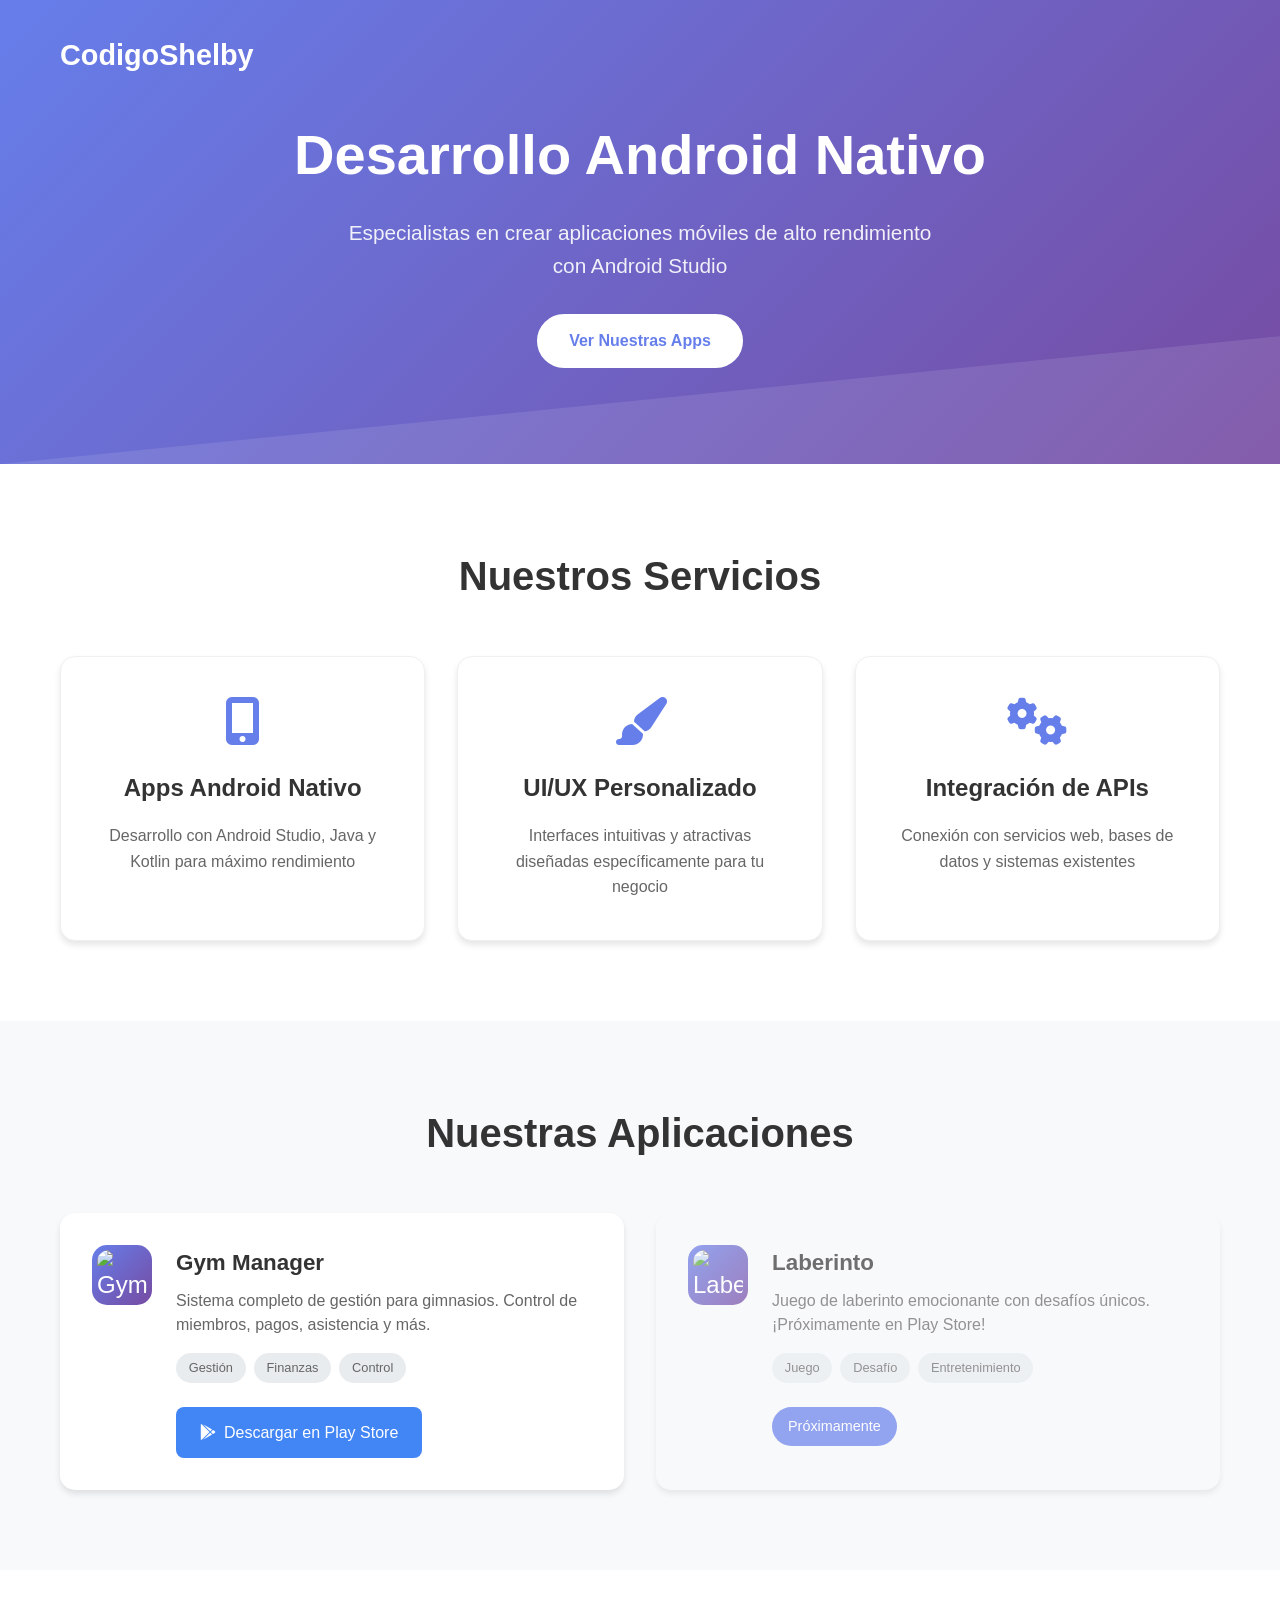
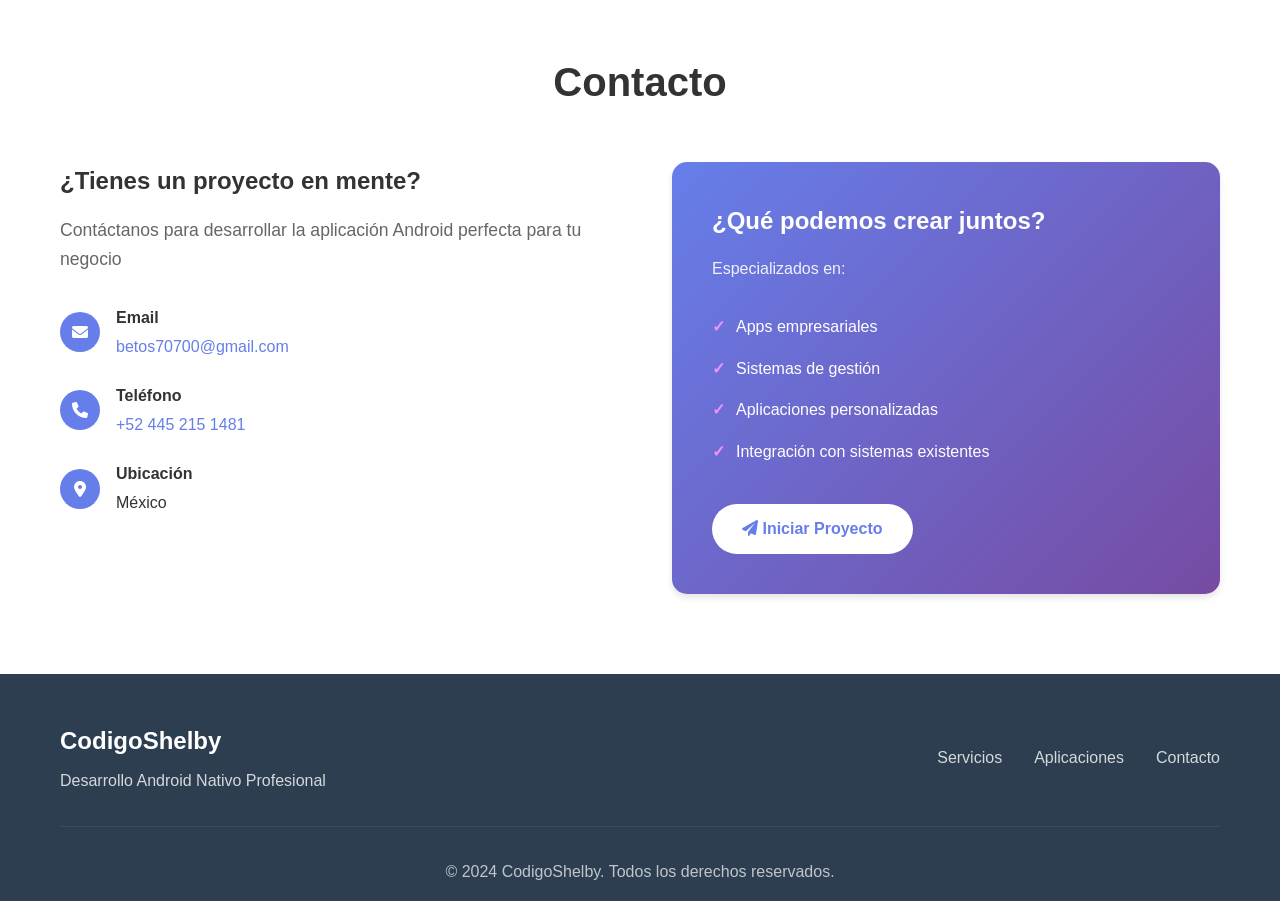
==== index.html @ 95bb89a2 "Add files via upload Pagina web" ====
<!DOCTYPE html>
<html lang="es">

<head>
    <meta charset="UTF-8">
    <meta name="viewport" content="width=device-width, initial-scale=1.0">
    <title>CodigoShelby - Desarrollo Android Nativo</title>
    <meta name="description"
        content="Especialistas en desarrollo Android nativo con Android Studio. Creamos aplicaciones móviles personalizadas de alto rendimiento.">
    <link rel="stylesheet" href="styles.css">
    <link href="https://cdnjs.cloudflare.com/ajax/libs/font-awesome/6.0.0/css/all.min.css" rel="stylesheet">
</head>

<body>
    <!-- Header Hero -->
    <header class="hero">
        <nav class="navbar">
            <div class="container">
                <h1 class="logo">CodigoShelby</h1>
            </div>
        </nav>

        <div class="hero-content">
            <div class="container">
                <h1>Desarrollo Android Nativo</h1>
                <p class="hero-subtitle">Especialistas en crear aplicaciones móviles de alto rendimiento con Android
                    Studio</p>
                <a href="#apps" class="cta-button">Ver Nuestras Apps</a>
            </div>
        </div>
    </header>

    <!-- Servicios -->
    <section id="services" class="services">
        <div class="container">
            <h2>Nuestros Servicios</h2>
            <div class="services-grid">
                <div class="service-card">
                    <i class="fas fa-mobile-alt"></i>
                    <h3>Apps Android Nativo</h3>
                    <p>Desarrollo con Android Studio, Java y Kotlin para máximo rendimiento</p>
                </div>
                <div class="service-card">
                    <i class="fas fa-paint-brush"></i>
                    <h3>UI/UX Personalizado</h3>
                    <p>Interfaces intuitivas y atractivas diseñadas específicamente para tu negocio</p>
                </div>
                <div class="service-card">
                    <i class="fas fa-cogs"></i>
                    <h3>Integración de APIs</h3>
                    <p>Conexión con servicios web, bases de datos y sistemas existentes</p>
                </div>
            </div>
        </div>
    </section>

    <!-- Aplicaciones -->
    <section id="apps" class="apps">
        <div class="container">
            <h2>Nuestras Aplicaciones</h2>
            <div class="apps-grid">
                <!-- Gym Manager -->
                <div class="app-card">
                    <div class="app-icon">
                        <img src="images/gymmanager.png" alt="Gym Manager App" class="app-logo">
                    </div>
                    <div class="app-info">
                        <h3>Gym Manager</h3>
                        <p class="app-description">Sistema completo de gestión para gimnasios. Control de miembros,
                            pagos, asistencia y más.</p>
                        <div class="app-features">
                            <span class="feature-tag">Gestión</span>
                            <span class="feature-tag">Finanzas</span>
                            <span class="feature-tag">Control</span>
                        </div>
                        <a href="https://play.google.com/store/apps/details?id=com.robertolopezaguilera.gimnasio&pcampaignid=web_share"
                            class="play-store-btn" target="_blank">
                            <i class="fab fa-google-play"></i>
                            Descargar en Play Store
                        </a>
                    </div>
                </div>

                <!-- Laberinto (Próximamente) -->
                <div class="app-card coming-soon">
                    <div class="app-icon">
                        <img src="images/futbilito.jpeg" alt="Laberinto App" class="app-logo">
                    </div>
                    <div class="app-info">
                        <h3>Laberinto</h3>
                        <p class="app-description">Juego de laberinto emocionante con desafíos únicos. ¡Próximamente en
                            Play Store!</p>
                        <div class="app-features">
                            <span class="feature-tag">Juego</span>
                            <span class="feature-tag">Desafío</span>
                            <span class="feature-tag">Entretenimiento</span>
                        </div>
                        <div class="coming-soon-badge">Próximamente</div>
                    </div>
                </div>
            </div>
        </div>
    </section>

    <!-- Contacto -->
    <section id="contact" class="contact">
        <div class="container">
            <h2>Contacto</h2>
            <div class="contact-grid">
                <div class="contact-info">
                    <h3>¿Tienes un proyecto en mente?</h3>
                    <p>Contáctanos para desarrollar la aplicación Android perfecta para tu negocio</p>

                    <div class="contact-methods">
                        <div class="contact-item">
                            <i class="fas fa-envelope"></i>
                            <div>
                                <strong>Email</strong>
                                <a href="mailto:betos70700@gmail.com">betos70700@gmail.com</a>
                            </div>
                        </div>
                        <div class="contact-item">
                            <i class="fas fa-phone"></i>
                            <div>
                                <strong>Teléfono</strong>
                                <a href="tel:+524452151481">+52 445 215 1481</a>
                            </div>
                        </div>
                        <div class="contact-item">
                            <i class="fas fa-map-marker-alt"></i>
                            <div>
                                <strong>Ubicación</strong>
                                <span>México</span>
                            </div>
                        </div>
                    </div>
                </div>

                <div class="contact-cta">
                    <h3>¿Qué podemos crear juntos?</h3>
                    <p>Especializados en:</p>
                    <ul>
                        <li>Apps empresariales</li>
                        <li>Sistemas de gestión</li>
                        <li>Aplicaciones personalizadas</li>
                        <li>Integración con sistemas existentes</li>
                    </ul>
                    <a href="mailto:betos70700@gmail.com" class="cta-button">
                        <i class="fas fa-paper-plane"></i>
                        Iniciar Proyecto
                    </a>
                </div>
            </div>
        </div>
    </section>

    <!-- Footer -->
    <footer>
        <div class="container">
            <div class="footer-content">
                <div class="footer-brand">
                    <h3>CodigoShelby</h3>
                    <p>Desarrollo Android Nativo Profesional</p>
                </div>
                <div class="footer-links">
                    <a href="#services">Servicios</a>
                    <a href="#apps">Aplicaciones</a>
                    <a href="#contact">Contacto</a>
                </div>
            </div>
            <div class="footer-bottom">
                <p>&copy; 2024 CodigoShelby. Todos los derechos reservados.</p>
            </div>
        </div>
    </footer>
</body>

</html>
---- styles.css ----
* {
    margin: 0;
    padding: 0;
    box-sizing: border-box;
}

:root {
    --primary: #667eea;
    --primary-dark: #5a6fd8;
    --secondary: #764ba2;
    --accent: #f093fb;
    --text: #333;
    --text-light: #666;
    --background: #f8f9fa;
    --white: #ffffff;
    --shadow: 0 4px 6px rgba(0, 0, 0, 0.1);
    --shadow-hover: 0 8px 25px rgba(0, 0, 0, 0.15);
}

body {
    font-family: 'Segoe UI', Tahoma, Geneva, Verdana, sans-serif;
    line-height: 1.6;
    color: var(--text);
    background-color: var(--background);
}

.container {
    max-width: 1200px;
    margin: 0 auto;
    padding: 0 20px;
}

/* Header Hero */
.hero {
    background: linear-gradient(135deg, var(--primary) 0%, var(--secondary) 100%);
    color: var(--white);
    padding: 2rem 0 6rem 0;
    position: relative;
    overflow: hidden;
}

.hero::before {
    content: '';
    position: absolute;
    top: 0;
    left: 0;
    right: 0;
    bottom: 0;
    background: url('data:image/svg+xml,<svg xmlns="http://www.w3.org/2000/svg" viewBox="0 0 1000 100" fill="%23ffffff" opacity="0.1"><polygon points="1000,100 1000,0 0,100"/></svg>');
    background-size: cover;
}

.navbar {
    position: relative;
    z-index: 2;
}
/* Estilos para logos de apps */
.app-logo {
    width: 50px;
    height: 50px;
    object-fit: contain;
    border-radius: 12px;
}

.app-icon {
    background: linear-gradient(135deg, var(--primary), var(--secondary));
    width: 70px;
    height: 70px;
    border-radius: 15px;
    display: flex;
    align-items: center;
    justify-content: center;
    flex-shrink: 0;
    padding: 5px;
}

.app-icon img {
    max-width: 100%;
    max-height: 100%;
}

/* Ajustes para tarjetas de apps */
.app-card .app-info {
    flex: 1;
}

.app-card h3 {
    font-size: 1.4rem;
    margin-bottom: 0.5rem;
    color: var(--text);
}

.app-description {
    color: var(--text-light);
    margin-bottom: 1rem;
    line-height: 1.5;
}

.logo {
    font-size: 1.8rem;
    font-weight: bold;
}

.hero-content {
    text-align: center;
    position: relative;
    z-index: 2;
    margin-top: 2rem;
}

.hero-content h1 {
    font-size: 3.5rem;
    margin-bottom: 1rem;
    font-weight: 700;
}

.hero-subtitle {
    font-size: 1.3rem;
    margin-bottom: 2rem;
    opacity: 0.9;
    max-width: 600px;
    margin-left: auto;
    margin-right: auto;
}

.cta-button {
    display: inline-block;
    background: var(--white);
    color: var(--primary);
    padding: 12px 30px;
    text-decoration: none;
    border-radius: 50px;
    font-weight: 600;
    transition: all 0.3s ease;
    border: 2px solid var(--white);
}

.cta-button:hover {
    background: transparent;
    color: var(--white);
    transform: translateY(-2px);
    box-shadow: var(--shadow-hover);
}

/* Servicios */
.services {
    padding: 5rem 0;
    background: var(--white);
}

.services h2 {
    text-align: center;
    font-size: 2.5rem;
    margin-bottom: 3rem;
    color: var(--text);
}

.services-grid {
    display: grid;
    grid-template-columns: repeat(auto-fit, minmax(300px, 1fr));
    gap: 2rem;
}

.service-card {
    background: var(--white);
    padding: 2.5rem 2rem;
    border-radius: 15px;
    text-align: center;
    box-shadow: var(--shadow);
    transition: all 0.3s ease;
    border: 1px solid #f0f0f0;
}

.service-card:hover {
    transform: translateY(-5px);
    box-shadow: var(--shadow-hover);
}

.service-card i {
    font-size: 3rem;
    color: var(--primary);
    margin-bottom: 1.5rem;
}

.service-card h3 {
    font-size: 1.5rem;
    margin-bottom: 1rem;
    color: var(--text);
}

.service-card p {
    color: var(--text-light);
    line-height: 1.6;
}

/* Aplicaciones */
.apps {
    padding: 5rem 0;
    background: var(--background);
}

.apps h2 {
    text-align: center;
    font-size: 2.5rem;
    margin-bottom: 3rem;
    color: var(--text);
}

.apps-grid {
    display: grid;
    grid-template-columns: repeat(auto-fit, minmax(350px, 1fr));
    gap: 2rem;
}

.app-card {
    background: var(--white);
    border-radius: 15px;
    padding: 2rem;
    box-shadow: var(--shadow);
    transition: all 0.3s ease;
    display: flex;
    gap: 1.5rem;
    align-items: flex-start;
}

.app-card:hover {
    transform: translateY(-5px);
    box-shadow: var(--shadow-hover);
}

.app-card.coming-soon {
    opacity: 0.7;
    background: #f8f9fa;
}

.app-icon {
    background: linear-gradient(135deg, var(--primary), var(--secondary));
    color: var(--white);
    width: 60px;
    height: 60px;
    border-radius: 15px;
    display: flex;
    align-items: center;
    justify-content: center;
    font-size: 1.5rem;
    flex-shrink: 0;
}

.app-info {
    flex: 1;
}

.app-info h3 {
    font-size: 1.4rem;
    margin-bottom: 0.5rem;
    color: var(--text);
}

.app-description {
    color: var(--text-light);
    margin-bottom: 1rem;
    line-height: 1.5;
}

.app-features {
    display: flex;
    gap: 0.5rem;
    margin-bottom: 1.5rem;
    flex-wrap: wrap;
}

.feature-tag {
    background: #e9ecef;
    color: var(--text-light);
    padding: 0.3rem 0.8rem;
    border-radius: 20px;
    font-size: 0.8rem;
    font-weight: 500;
}

.play-store-btn {
    display: inline-flex;
    align-items: center;
    gap: 0.5rem;
    background: #4285f4;
    color: var(--white);
    padding: 0.8rem 1.5rem;
    text-decoration: none;
    border-radius: 8px;
    font-weight: 500;
    transition: all 0.3s ease;
}

.play-store-btn:hover {
    background: #3367d6;
    transform: translateY(-2px);
}

.coming-soon-badge {
    background: var(--primary);
    color: var(--white);
    padding: 0.5rem 1rem;
    border-radius: 20px;
    font-size: 0.9rem;
    font-weight: 500;
    display: inline-block;
}

/* Contacto */
.contact {
    padding: 5rem 0;
    background: var(--white);
}

.contact h2 {
    text-align: center;
    font-size: 2.5rem;
    margin-bottom: 3rem;
    color: var(--text);
}

.contact-grid {
    display: grid;
    grid-template-columns: 1fr 1fr;
    gap: 4rem;
    align-items: start;
}

.contact-info h3 {
    font-size: 1.5rem;
    margin-bottom: 1rem;
    color: var(--text);
}

.contact-info > p {
    color: var(--text-light);
    margin-bottom: 2rem;
    font-size: 1.1rem;
}

.contact-methods {
    display: flex;
    flex-direction: column;
    gap: 1.5rem;
}

.contact-item {
    display: flex;
    align-items: center;
    gap: 1rem;
}

.contact-item i {
    width: 40px;
    height: 40px;
    background: var(--primary);
    color: var(--white);
    border-radius: 50%;
    display: flex;
    align-items: center;
    justify-content: center;
    flex-shrink: 0;
}

.contact-item strong {
    display: block;
    color: var(--text);
    margin-bottom: 0.2rem;
}

.contact-item a {
    color: var(--primary);
    text-decoration: none;
    transition: color 0.3s ease;
}

.contact-item a:hover {
    color: var(--secondary);
}

.contact-cta {
    background: linear-gradient(135deg, var(--primary), var(--secondary));
    color: var(--white);
    padding: 2.5rem;
    border-radius: 15px;
    box-shadow: var(--shadow);
}

.contact-cta h3 {
    font-size: 1.5rem;
    margin-bottom: 1rem;
}

.contact-cta > p {
    margin-bottom: 1.5rem;
    opacity: 0.9;
}

.contact-cta ul {
    list-style: none;
    margin-bottom: 2rem;
}

.contact-cta li {
    padding: 0.5rem 0;
    position: relative;
    padding-left: 1.5rem;
}

.contact-cta li::before {
    content: '✓';
    position: absolute;
    left: 0;
    color: var(--accent);
    font-weight: bold;
}

.contact-cta .cta-button {
    background: var(--white);
    color: var(--primary);
    border: none;
}

.contact-cta .cta-button:hover {
    background: transparent;
    color: var(--white);
    border: 2px solid var(--white);
}

/* Footer */
footer {
    background: #2c3e50;
    color: var(--white);
    padding: 3rem 0 1rem;
}

.footer-content {
    display: flex;
    justify-content: space-between;
    align-items: center;
    margin-bottom: 2rem;
}

.footer-brand h3 {
    font-size: 1.5rem;
    margin-bottom: 0.5rem;
}

.footer-brand p {
    opacity: 0.8;
}

.footer-links {
    display: flex;
    gap: 2rem;
}

.footer-links a {
    color: var(--white);
    text-decoration: none;
    opacity: 0.8;
    transition: opacity 0.3s ease;
}

.footer-links a:hover {
    opacity: 1;
}

.footer-bottom {
    text-align: center;
    padding-top: 2rem;
    border-top: 1px solid rgba(255, 255, 255, 0.1);
    opacity: 0.7;
}

/* Responsive */
@media (max-width: 768px) {
    .hero-content h1 {
        font-size: 2.5rem;
    }
    
    .hero-subtitle {
        font-size: 1.1rem;
    }
    
    .contact-grid {
        grid-template-columns: 1fr;
        gap: 2rem;
    }
    
    .footer-content {
        flex-direction: column;
        gap: 1.5rem;
        text-align: center;
    }
    
    .footer-links {
        justify-content: center;
    }
    
    .app-card {
        flex-direction: column;
        text-align: center;
    }
    
    .app-icon {
        align-self: center;
    }
}

@media (max-width: 480px) {
    .services-grid,
    .apps-grid {
        grid-template-columns: 1fr;
    }
    
    .hero-content h1 {
        font-size: 2rem;
    }
    
    .container {
        padding: 0 15px;
    }
}
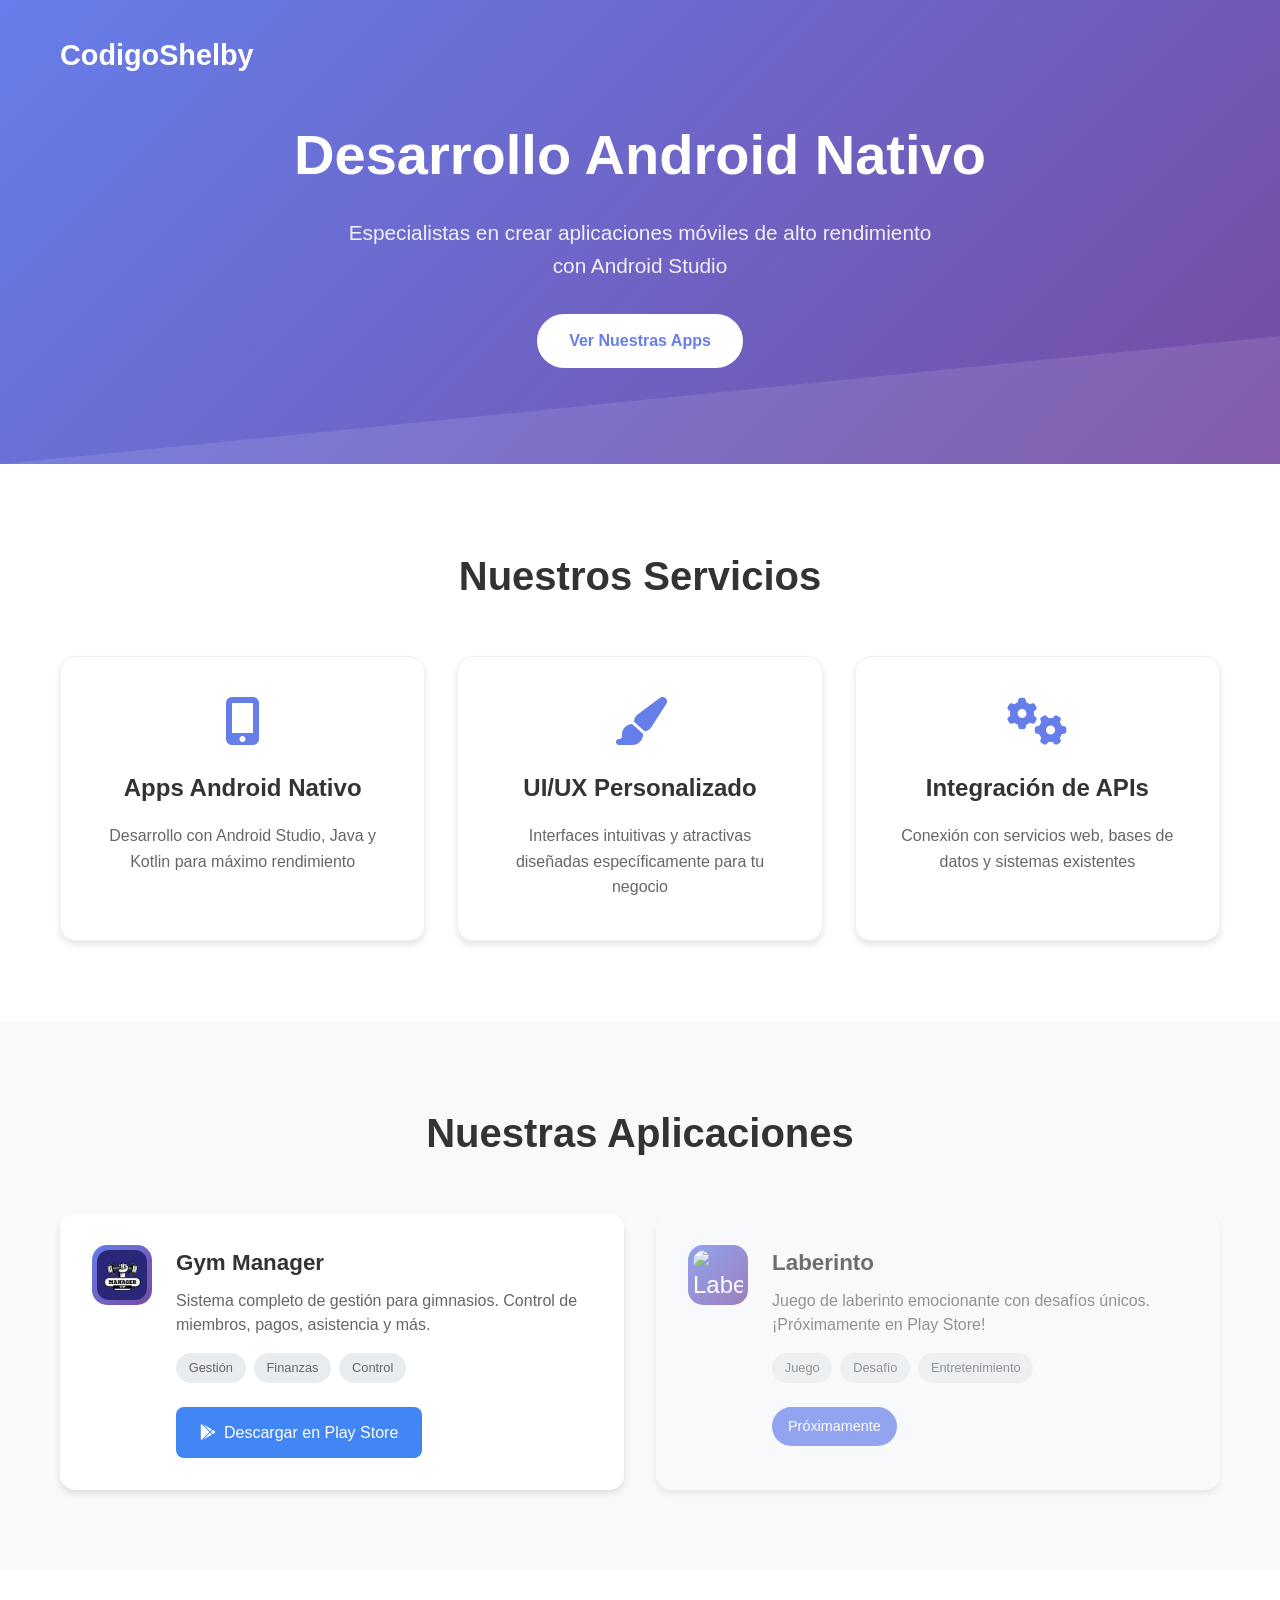
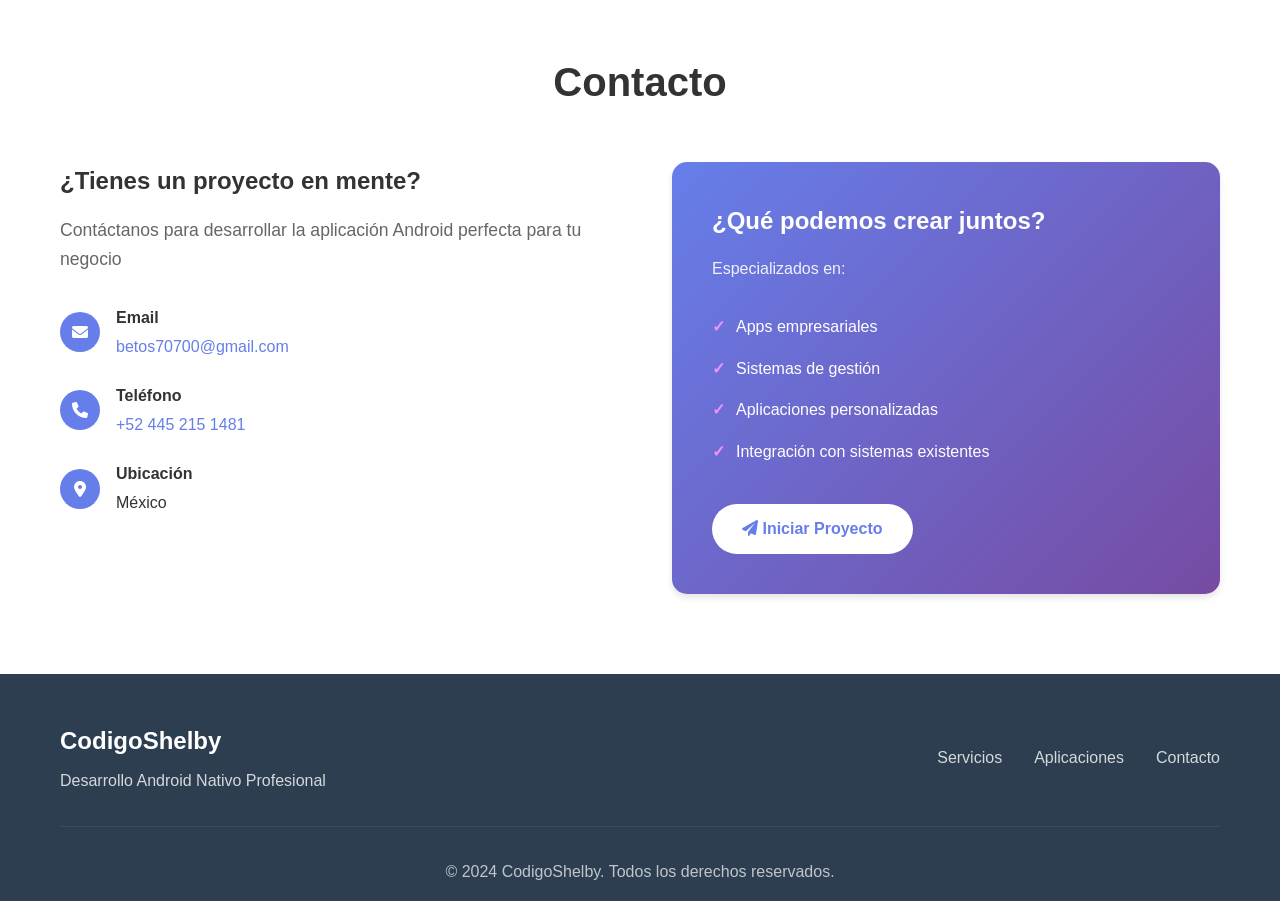
==== commit fa580b75: "Update index.html" ====
--- a/index.html
+++ b/index.html
@@ -62,7 +62,7 @@
                 <!-- Gym Manager -->
                 <div class="app-card">
                     <div class="app-icon">
-                        <img src="images/gymmanager.png" alt="Gym Manager App" class="app-logo">
+                        <img src="gymmanager.png" alt="Gym Manager App" class="app-logo">
                     </div>
                     <div class="app-info">
                         <h3>Gym Manager</h3>
@@ -84,7 +84,7 @@
                 <!-- Laberinto (Próximamente) -->
                 <div class="app-card coming-soon">
                     <div class="app-icon">
-                        <img src="images/futbilito.jpeg" alt="Laberinto App" class="app-logo">
+                        <img src="futbilito.jpeg" alt="Laberinto App" class="app-logo">
                     </div>
                     <div class="app-info">
                         <h3>Laberinto</h3>
@@ -175,4 +175,4 @@
     </footer>
 </body>
 
-</html>+</html>
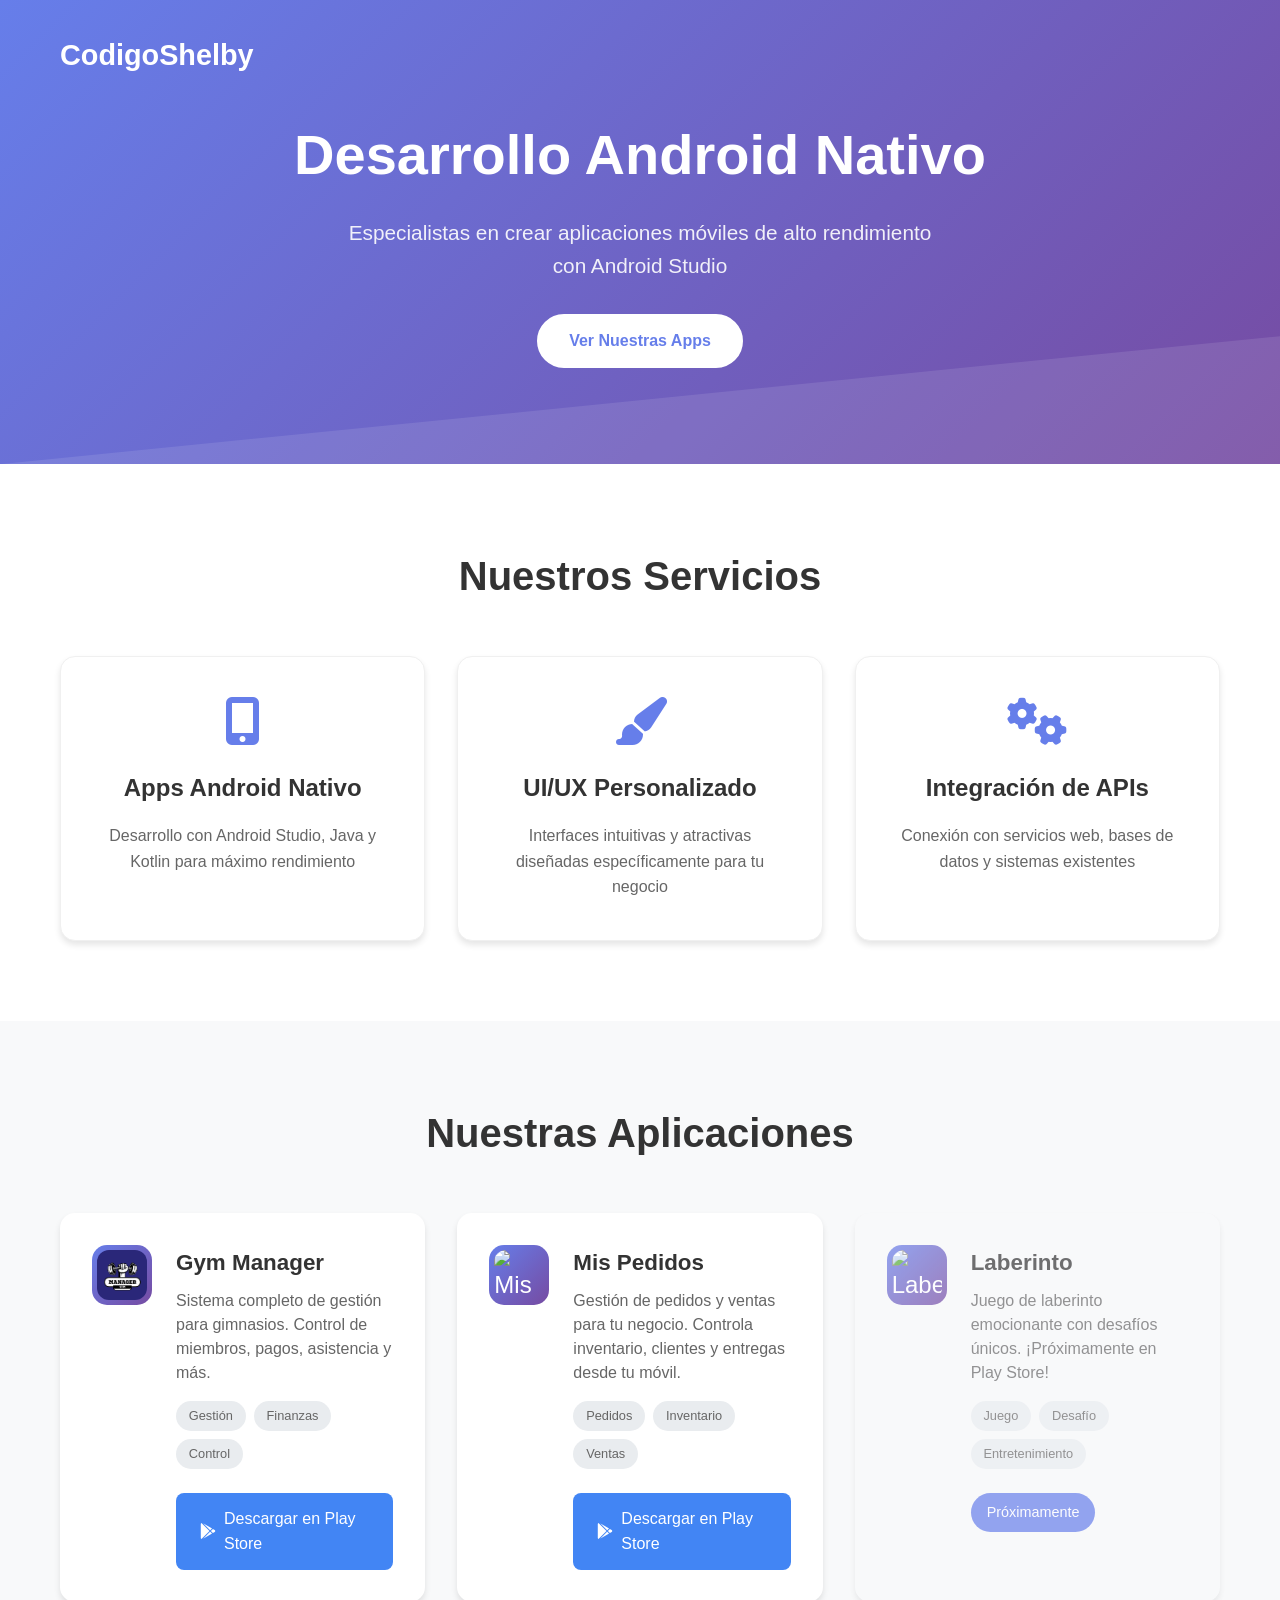
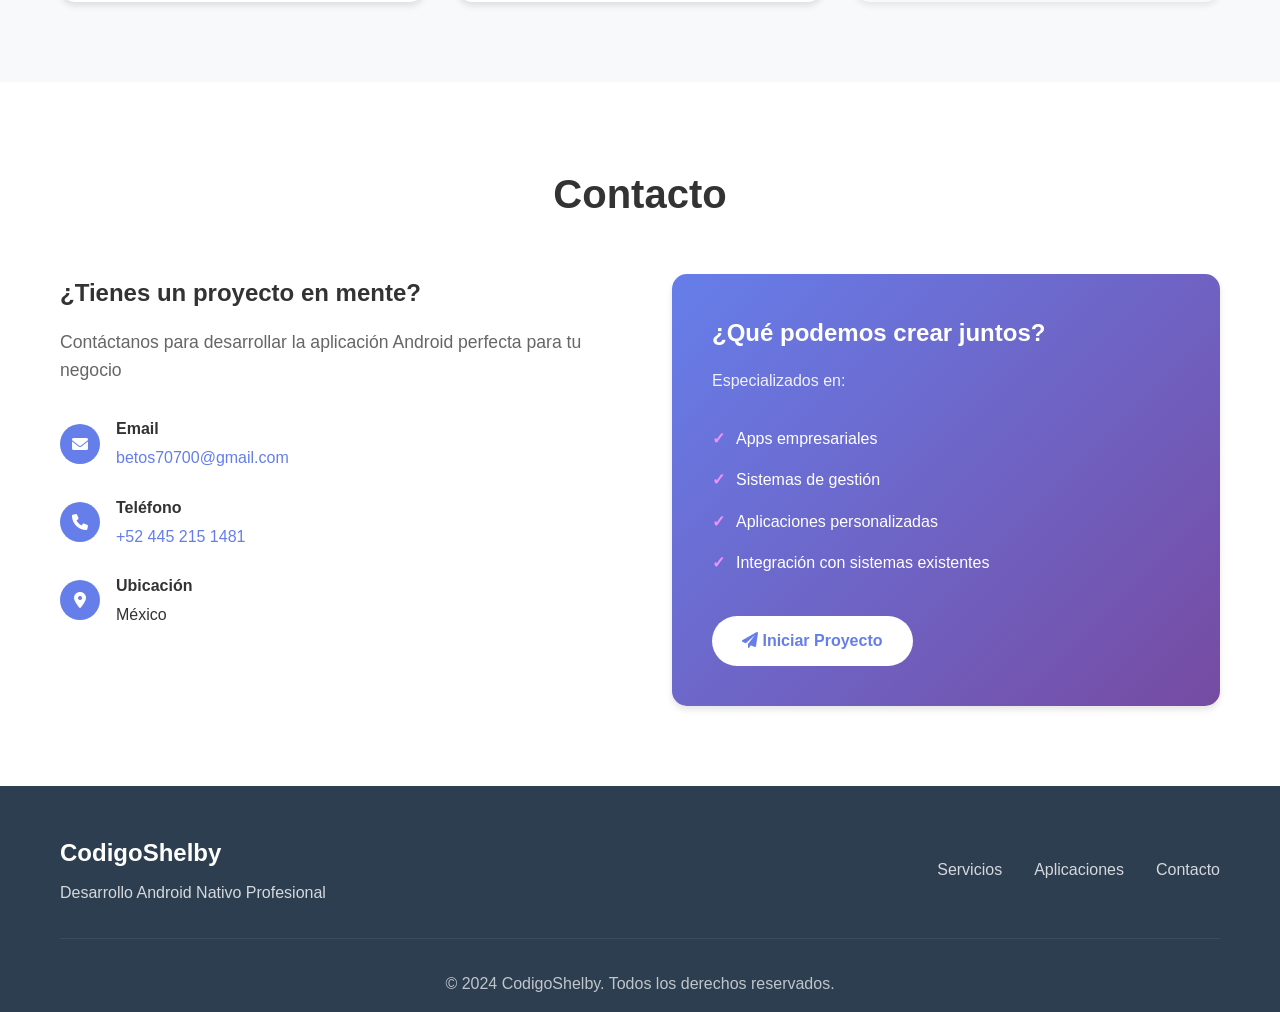
==== commit 72a54d24: "Update index.html New App" ====
--- a/index.html
+++ b/index.html
@@ -80,7 +80,26 @@
                         </a>
                     </div>
                 </div>
-
+                <!-- Mis Pedidos App -->
+                <div class="app-card">
+                    <div class="app-icon">
+                        <img src="mispedidos.png" alt="Mis Pedidos App" class="app-logo">
+                    </div>
+                    <div class="app-info">
+                        <h3>Mis Pedidos</h3>
+                        <p class="app-description">Gestión de pedidos y ventas para tu negocio. Controla inventario, clientes y entregas desde tu móvil.</p>
+                        <div class="app-features">
+                            <span class="feature-tag">Pedidos</span>
+                            <span class="feature-tag">Inventario</span>
+                            <span class="feature-tag">Ventas</span>
+                        </div>
+                        <a href="https://play.google.com/store/apps/details?id=com.robertolopezaguilera.mispedidos" 
+                           class="play-store-btn" target="_blank">
+                            <i class="fab fa-google-play"></i>
+                            Descargar en Play Store
+                        </a>
+                    </div>
+                </div>
                 <!-- Laberinto (Próximamente) -->
                 <div class="app-card coming-soon">
                     <div class="app-icon">
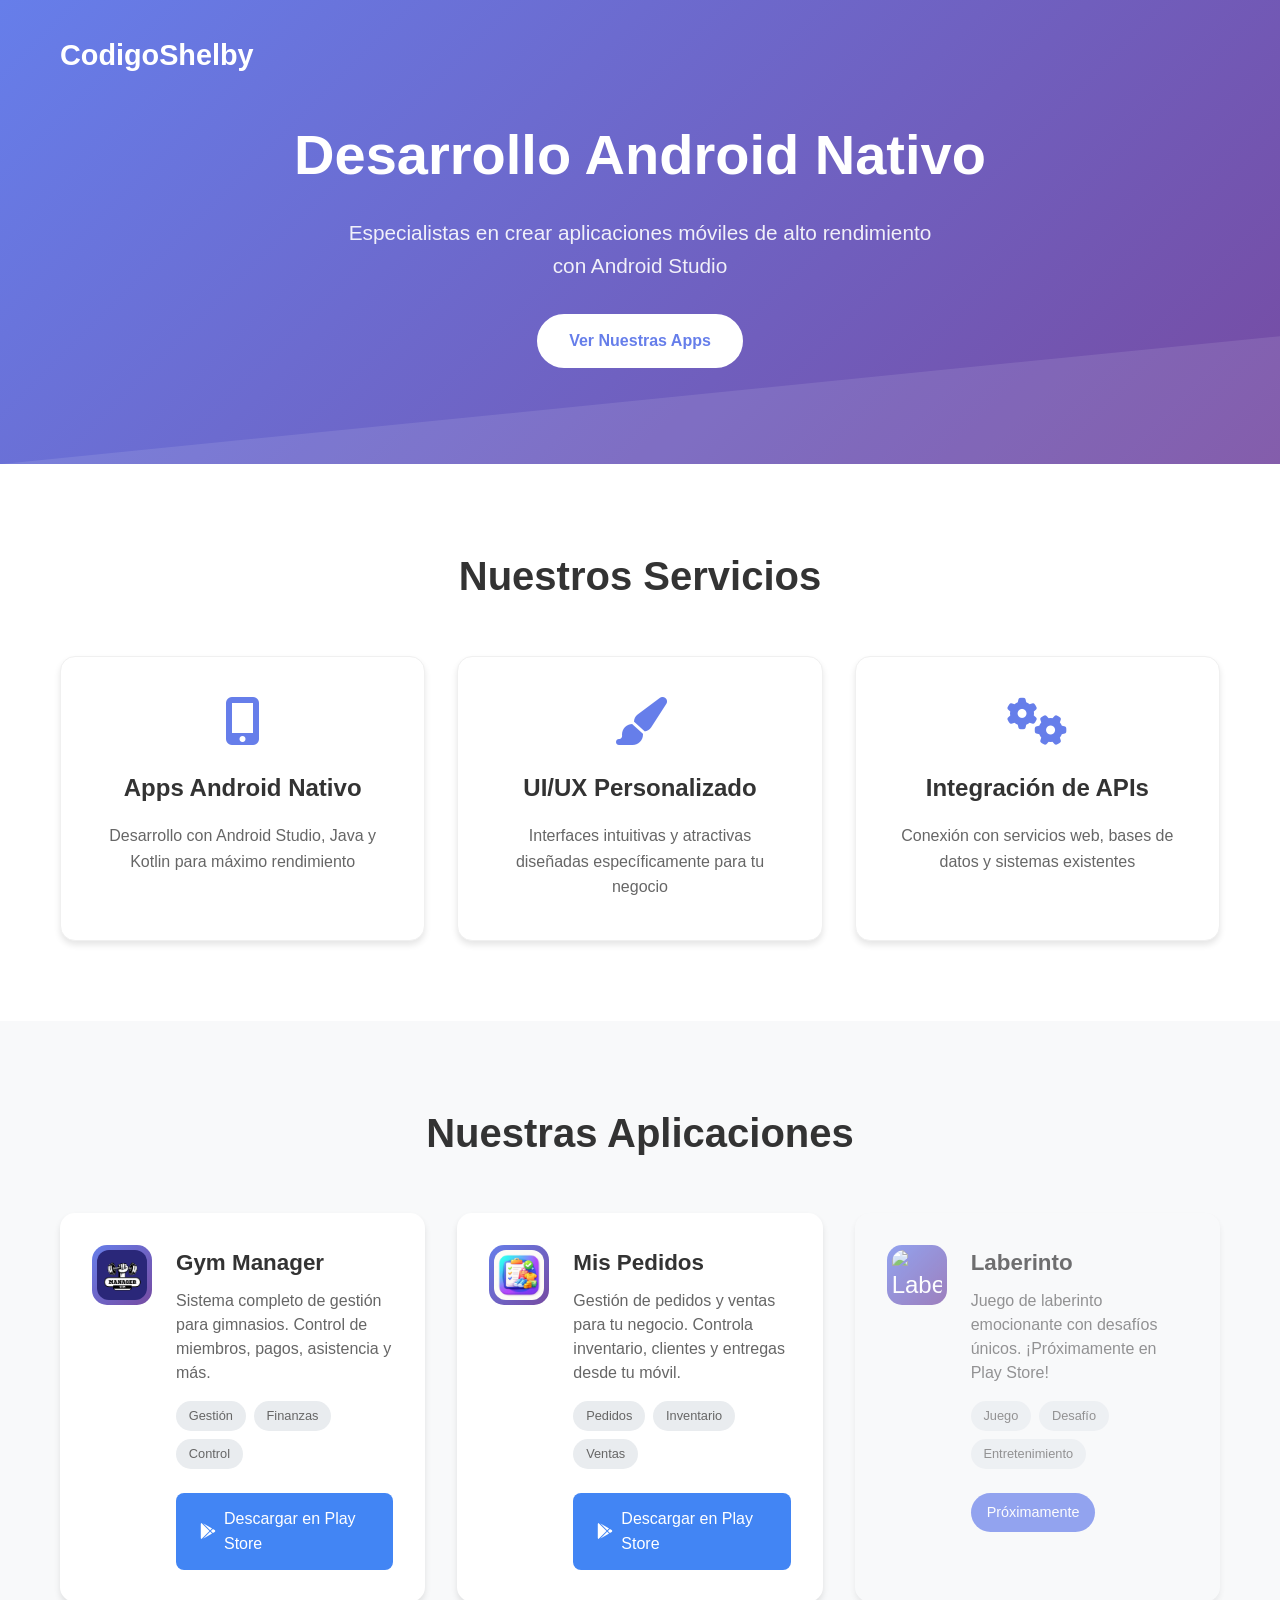
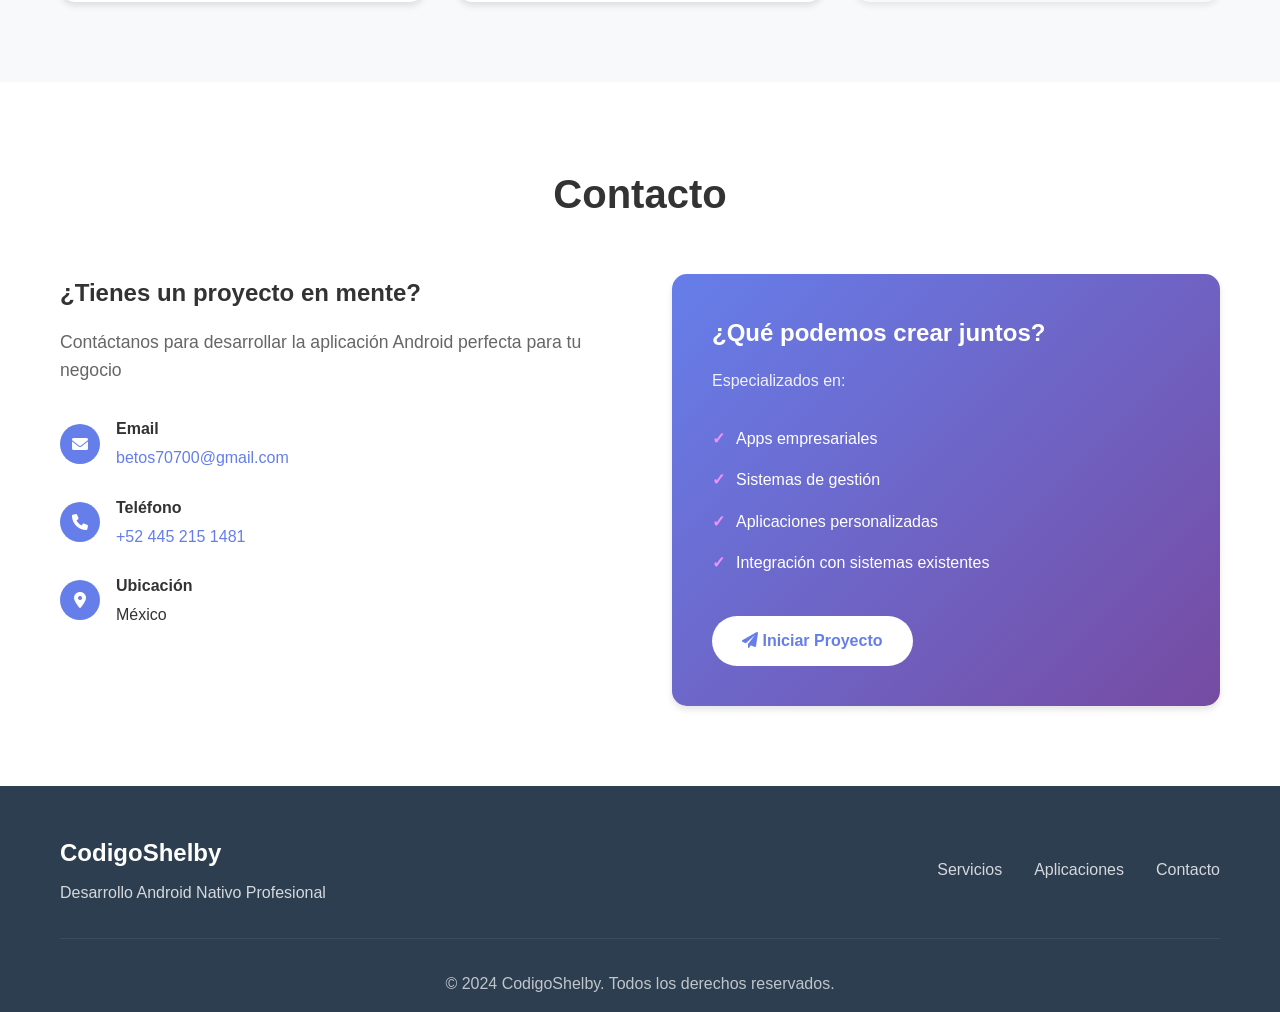
==== commit 0f3d1935: "Update index.html" ====
--- a/index.html
+++ b/index.html
@@ -93,7 +93,7 @@
                             <span class="feature-tag">Inventario</span>
                             <span class="feature-tag">Ventas</span>
                         </div>
-                        <a href="https://play.google.com/store/apps/details?id=com.robertolopezaguilera.mispedidos" 
+                        <a href="https://play.google.com/store/apps/details?id=com.robertolopezaguilera.pedidosshein" 
                            class="play-store-btn" target="_blank">
                             <i class="fab fa-google-play"></i>
                             Descargar en Play Store
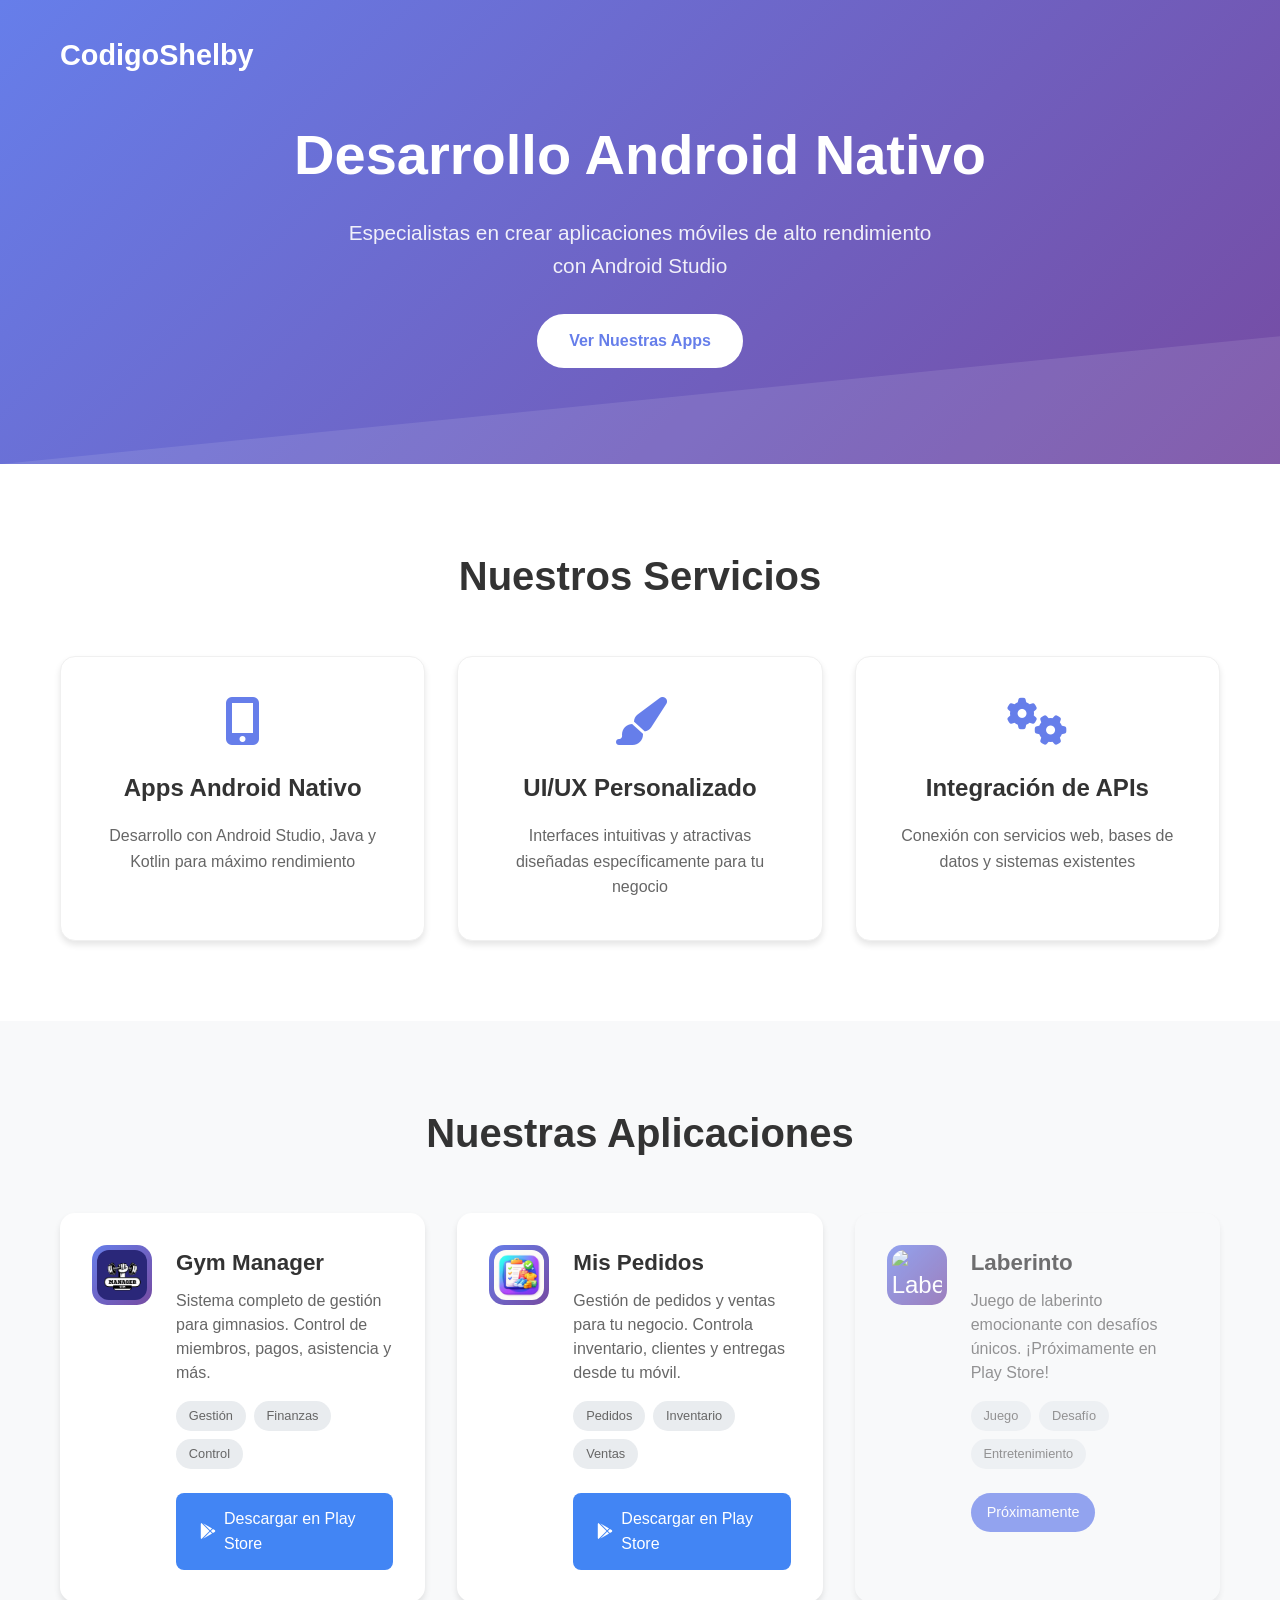
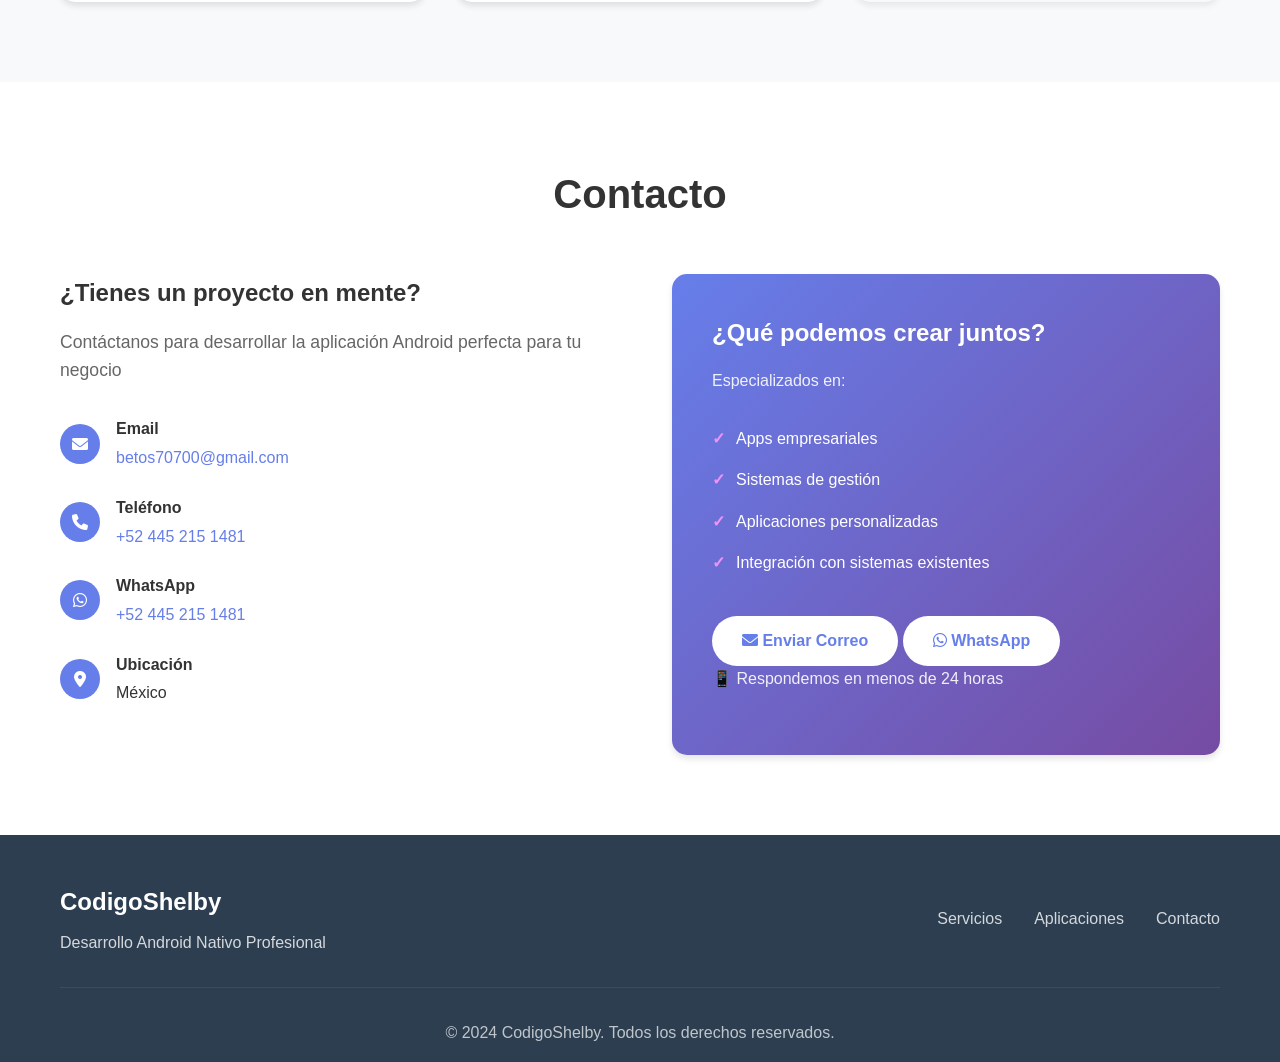
==== commit b90c411a: "Update index.html" ====
--- a/index.html
+++ b/index.html
@@ -122,6 +122,7 @@
     </section>
 
     <!-- Contacto -->
+    <!-- Contacto -->
     <section id="contact" class="contact">
         <div class="container">
             <h2>Contacto</h2>
@@ -129,13 +130,15 @@
                 <div class="contact-info">
                     <h3>¿Tienes un proyecto en mente?</h3>
                     <p>Contáctanos para desarrollar la aplicación Android perfecta para tu negocio</p>
-
+    
                     <div class="contact-methods">
                         <div class="contact-item">
                             <i class="fas fa-envelope"></i>
                             <div>
                                 <strong>Email</strong>
-                                <a href="mailto:betos70700@gmail.com">betos70700@gmail.com</a>
+                                <a href="mailto:betos70700@gmail.com?subject=Contacto%20desde%20CodigoShelby&body=Hola,%20me%20interesa%20desarrollar%20una%20app">
+                                    betos70700@gmail.com
+                                </a>
                             </div>
                         </div>
                         <div class="contact-item">
@@ -146,6 +149,15 @@
                             </div>
                         </div>
                         <div class="contact-item">
+                            <i class="fab fa-whatsapp"></i>
+                            <div>
+                                <strong>WhatsApp</strong>
+                                <a href="https://wa.me/524452151481?text=Hola,%20me%20interesa%20desarrollar%20una%20app%20Android" target="_blank">
+                                    +52 445 215 1481
+                                </a>
+                            </div>
+                        </div>
+                        <div class="contact-item">
                             <i class="fas fa-map-marker-alt"></i>
                             <div>
                                 <strong>Ubicación</strong>
@@ -154,7 +166,7 @@
                         </div>
                     </div>
                 </div>
-
+    
                 <div class="contact-cta">
                     <h3>¿Qué podemos crear juntos?</h3>
                     <p>Especializados en:</p>
@@ -164,10 +176,23 @@
                         <li>Aplicaciones personalizadas</li>
                         <li>Integración con sistemas existentes</li>
                     </ul>
-                    <a href="mailto:betos70700@gmail.com" class="cta-button">
-                        <i class="fas fa-paper-plane"></i>
-                        Iniciar Proyecto
-                    </a>
+                    
+                    <!-- Botones mejorados -->
+                    <div class="contact-buttons">
+                        <a href="mailto:betos70700@gmail.com?subject=Contacto%20desde%20CodigoShelby&body=Hola,%20me%20interesa%20desarrollar%20una%20app" 
+                           class="cta-button email-btn">
+                            <i class="fas fa-envelope"></i>
+                            Enviar Correo
+                        </a>
+                        <a href="https://wa.me/524452151481?text=Hola,%20me%20interesa%20desarrollar%20una%20app%20Android" 
+                           class="cta-button whatsapp-btn" 
+                           target="_blank">
+                            <i class="fab fa-whatsapp"></i>
+                            WhatsApp
+                        </a>
+                    </div>
+                    
+                    <p class="contact-note">📱 Respondemos en menos de 24 horas</p>
                 </div>
             </div>
         </div>
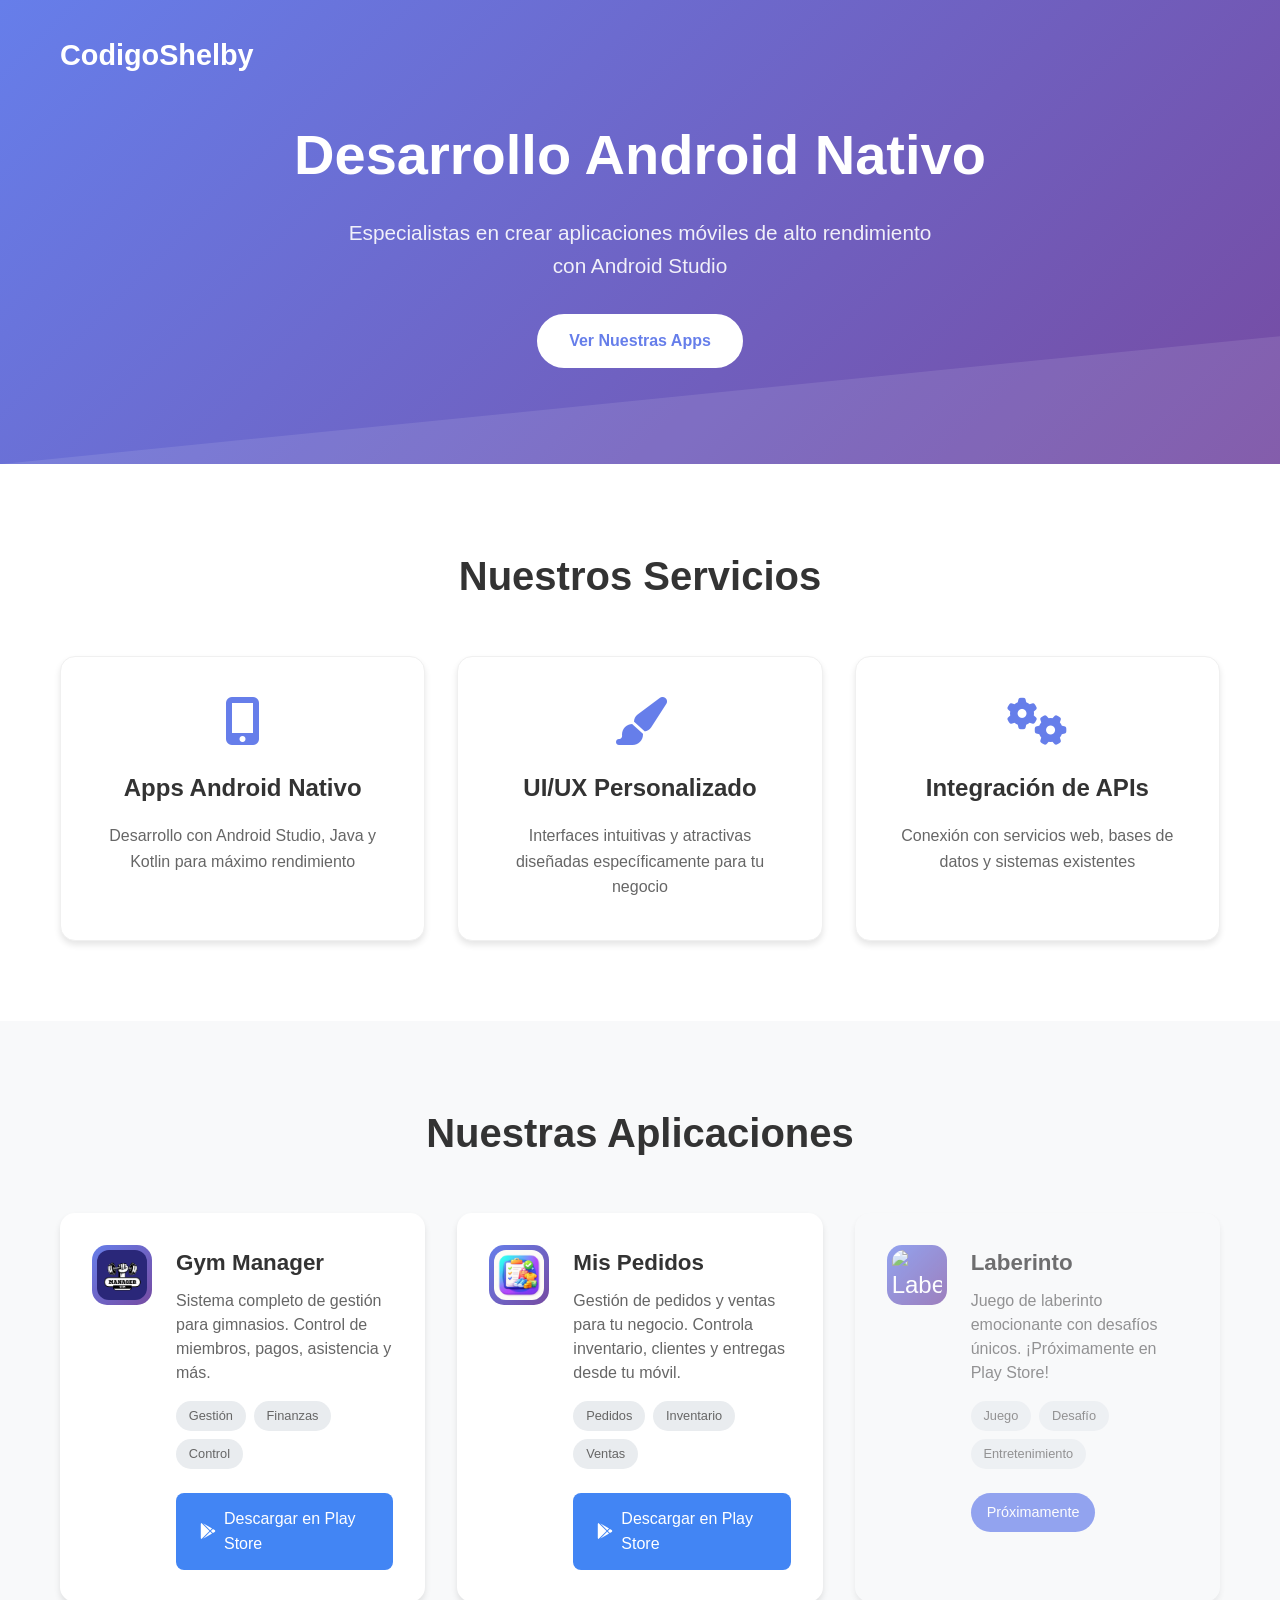
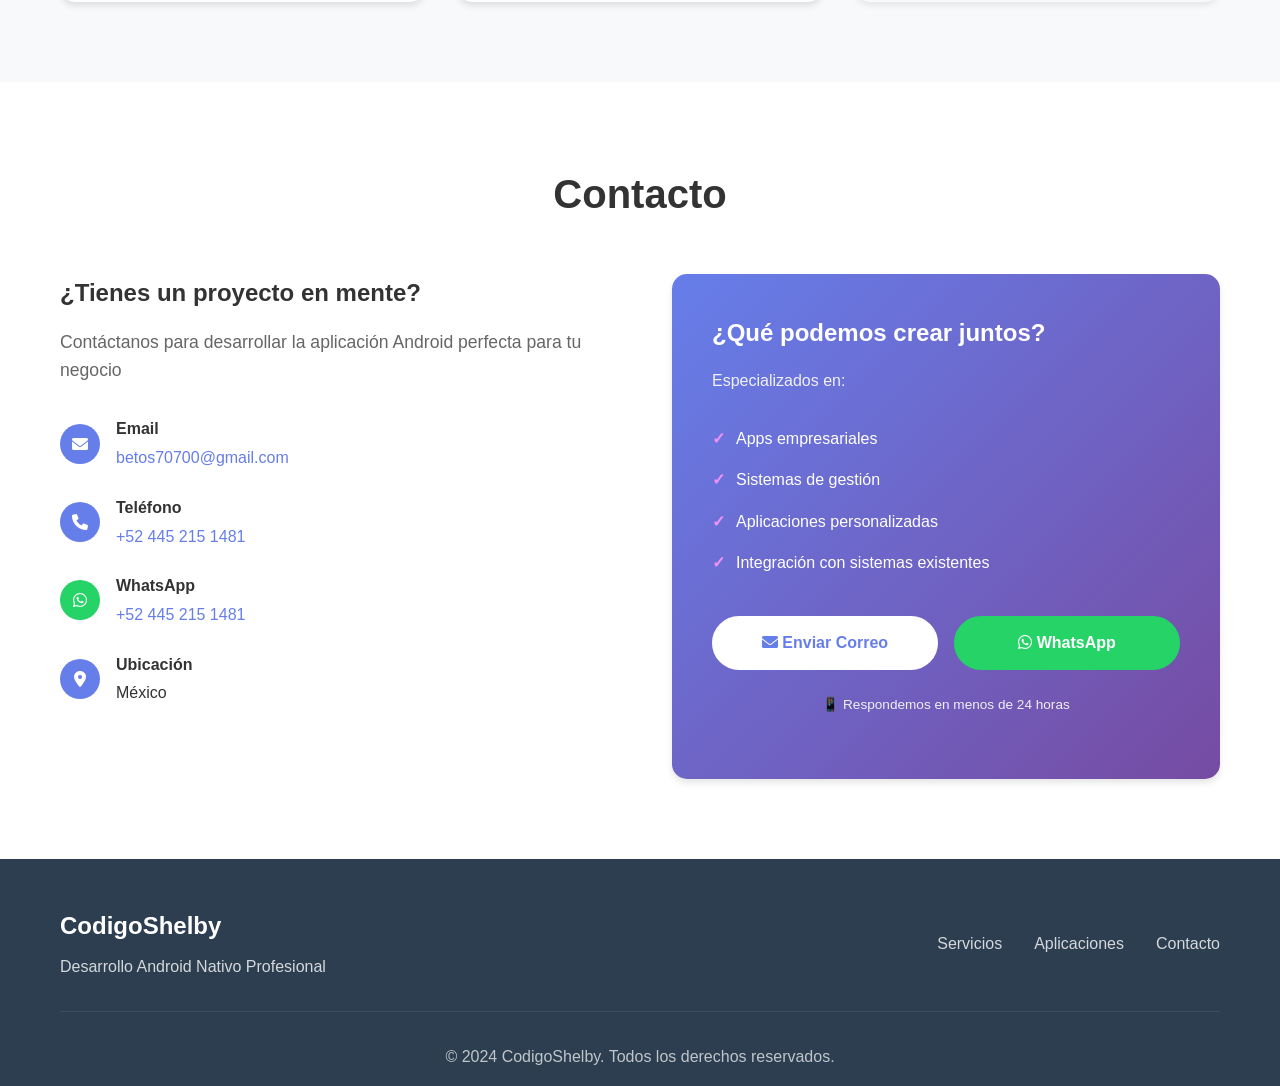
==== commit 77019e14: "Update index.html" ====
--- a/index.html
+++ b/index.html
@@ -103,7 +103,7 @@
                 <!-- Laberinto (Próximamente) -->
                 <div class="app-card coming-soon">
                     <div class="app-icon">
-                        <img src="futbilito.jpeg" alt="Laberinto App" class="app-logo">
+                        <img src="futbilito.png" alt="Laberinto App" class="app-logo">
                     </div>
                     <div class="app-info">
                         <h3>Laberinto</h3>
--- a/styles.css
+++ b/styles.css
@@ -521,4 +521,62 @@
     .container {
         padding: 0 15px;
     }
-}+}
+/* Botones de contacto mejorados */
+.contact-buttons {
+    display: flex;
+    gap: 1rem;
+    margin-top: 1.5rem;
+    flex-wrap: wrap;
+}
+
+.contact-buttons .cta-button {
+    flex: 1;
+    text-align: center;
+    justify-content: center;
+    background: var(--white);
+    color: var(--primary);
+    border: 2px solid var(--white);
+}
+
+.contact-buttons .cta-button:hover {
+    background: transparent;
+    color: var(--white);
+}
+
+.contact-buttons .whatsapp-btn {
+    background: #25D366;
+    color: white;
+    border-color: #25D366;
+}
+
+.contact-buttons .whatsapp-btn:hover {
+    background: transparent;
+    color: #25D366;
+}
+
+.contact-buttons .email-btn {
+    background: var(--white);
+    color: var(--primary);
+}
+
+.contact-buttons .email-btn:hover {
+    background: transparent;
+    color: var(--white);
+}
+
+.contact-note {
+    margin-top: 1.5rem;
+    font-size: 0.85rem;
+    text-align: center;
+    opacity: 0.8;
+}
+
+/* Mejorar contacto-item para WhatsApp */
+.contact-item i.fa-whatsapp {
+    background: #25D366;
+}
+
+.contact-item a[href^="https://wa.me"]:hover {
+    color: #25D366;
+}
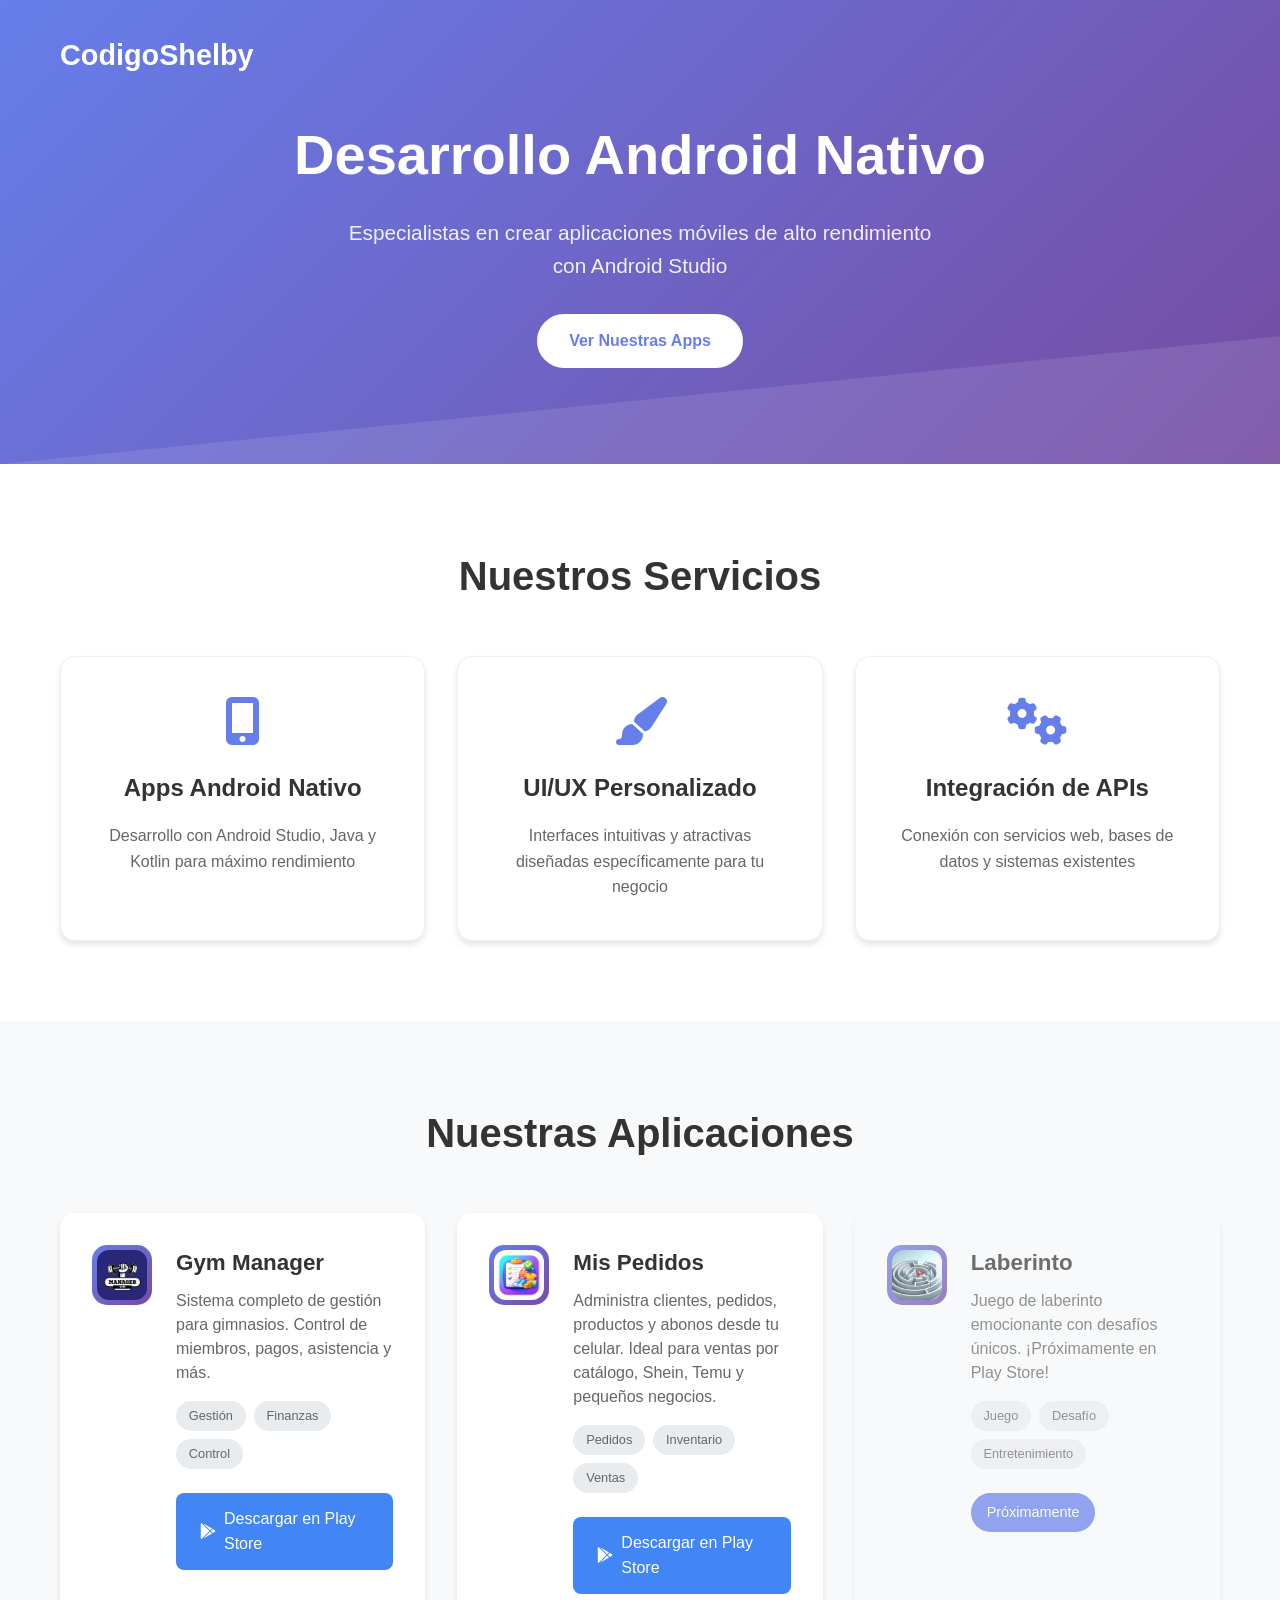
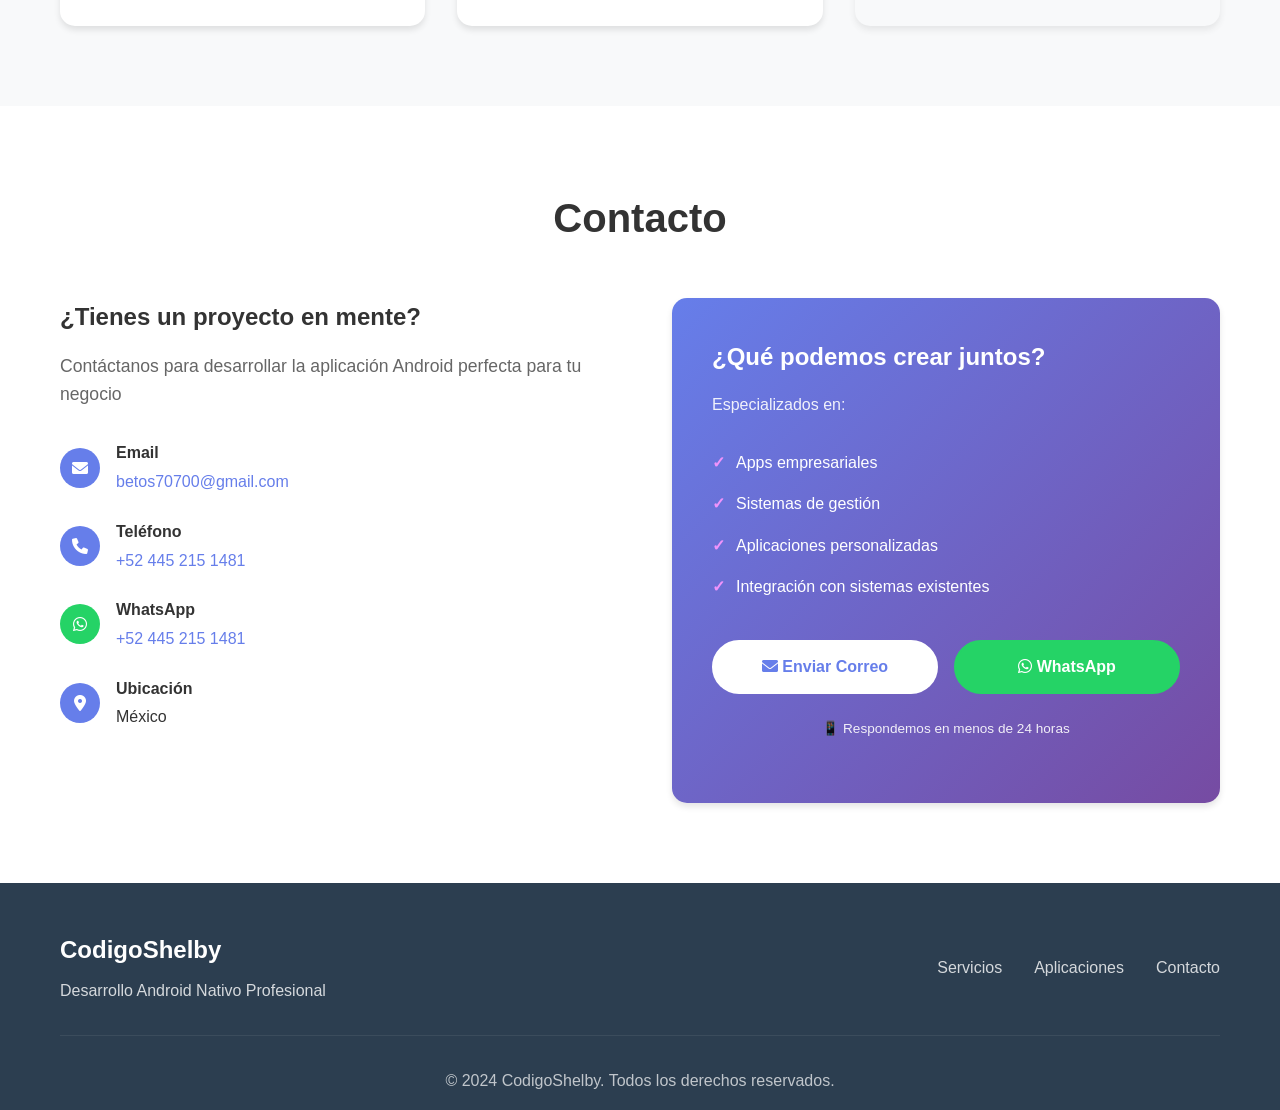
==== commit 8cdd6509: "Update index.html" ====
--- a/index.html
+++ b/index.html
@@ -87,7 +87,9 @@
                     </div>
                     <div class="app-info">
                         <h3>Mis Pedidos</h3>
-                        <p class="app-description">Gestión de pedidos y ventas para tu negocio. Controla inventario, clientes y entregas desde tu móvil.</p>
+                        <p class="app-description">
+                            Administra clientes, pedidos, productos y abonos desde tu celular. Ideal para ventas por catálogo, Shein, Temu y pequeños negocios.
+                        </p>
                         <div class="app-features">
                             <span class="feature-tag">Pedidos</span>
                             <span class="feature-tag">Inventario</span>
